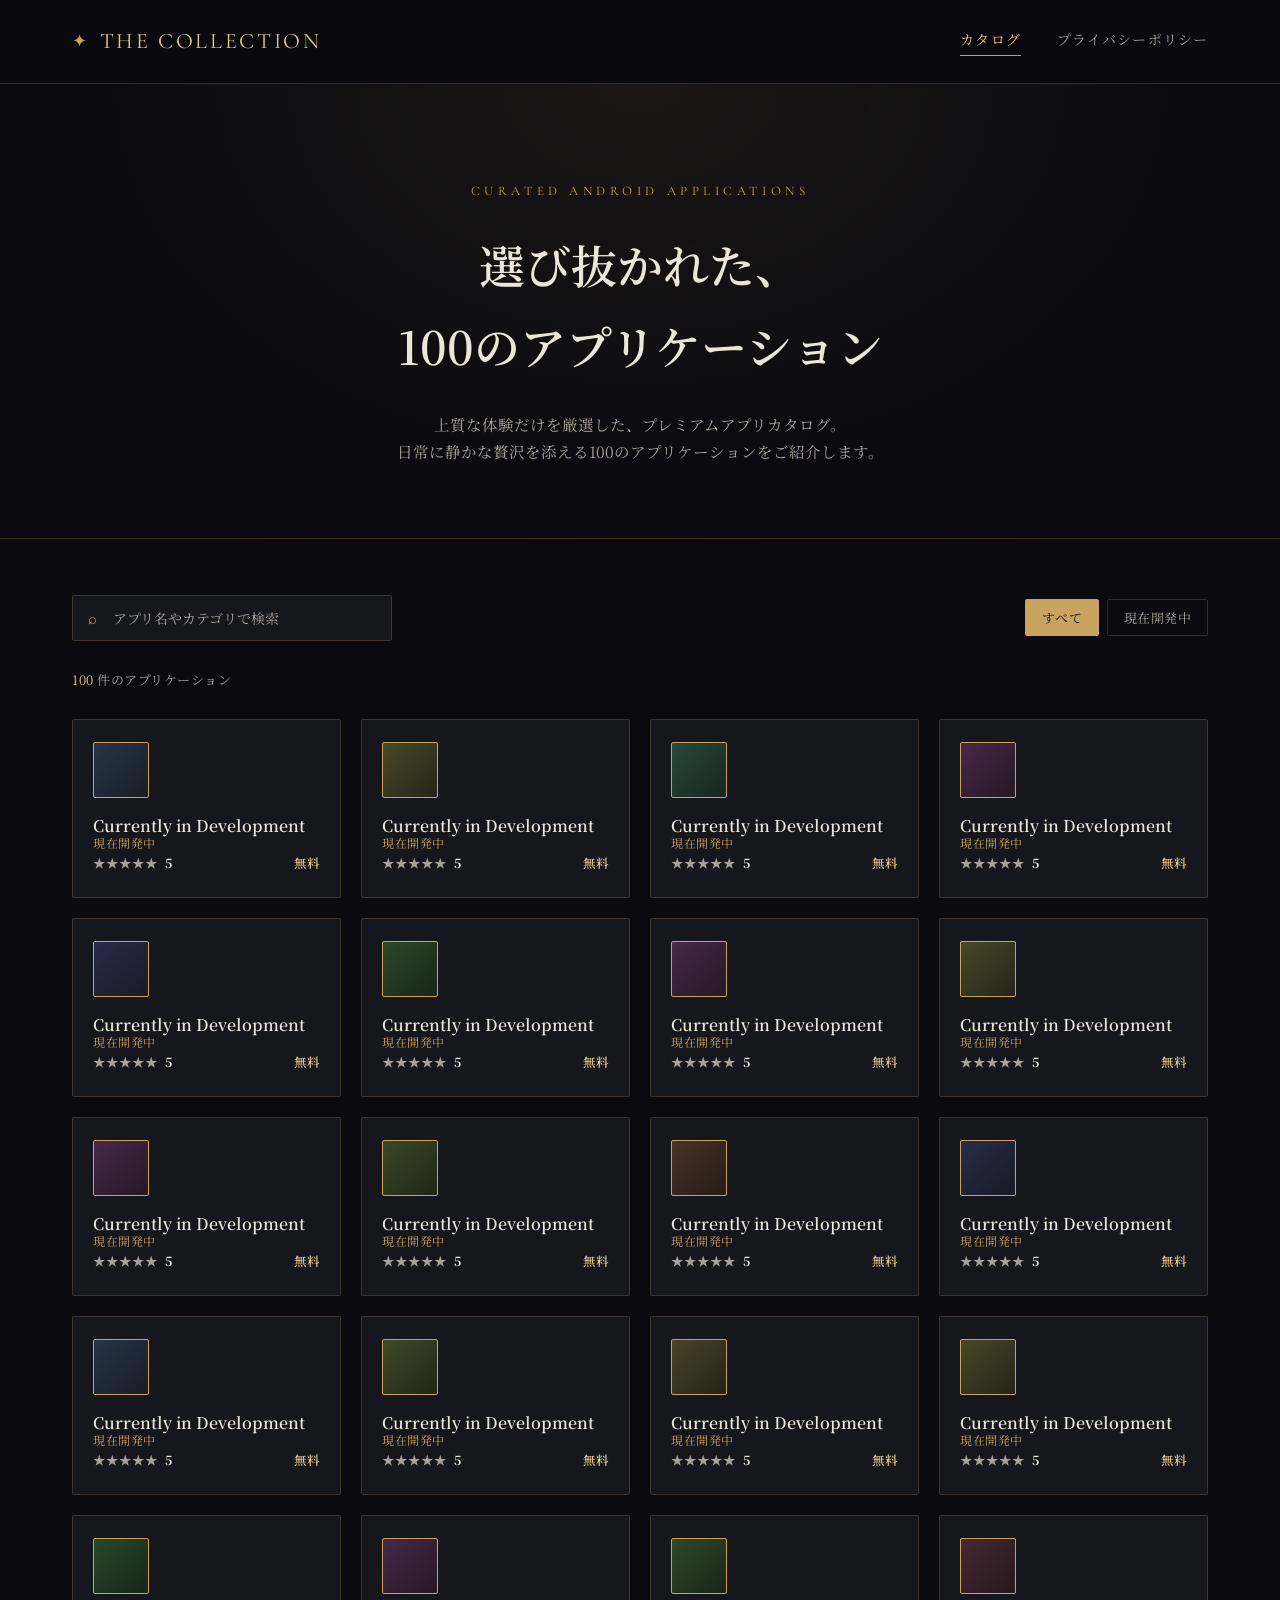
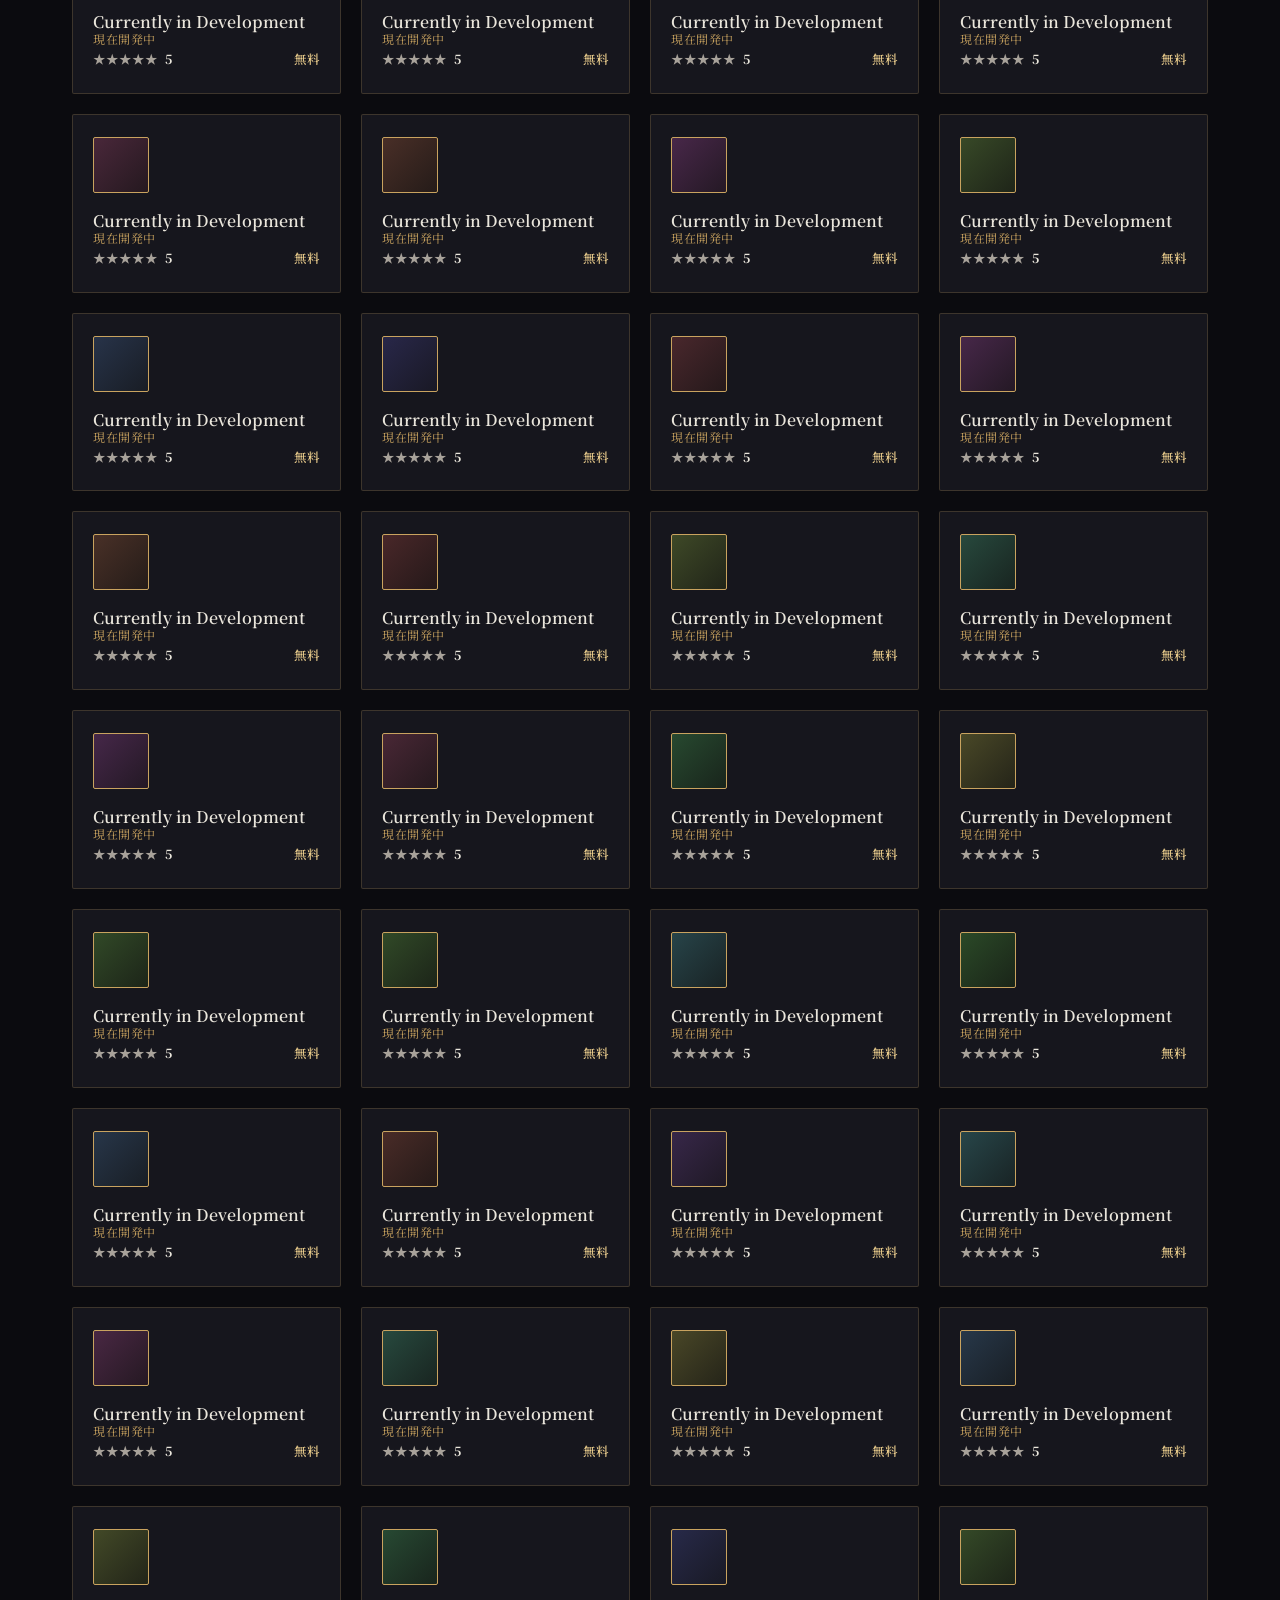
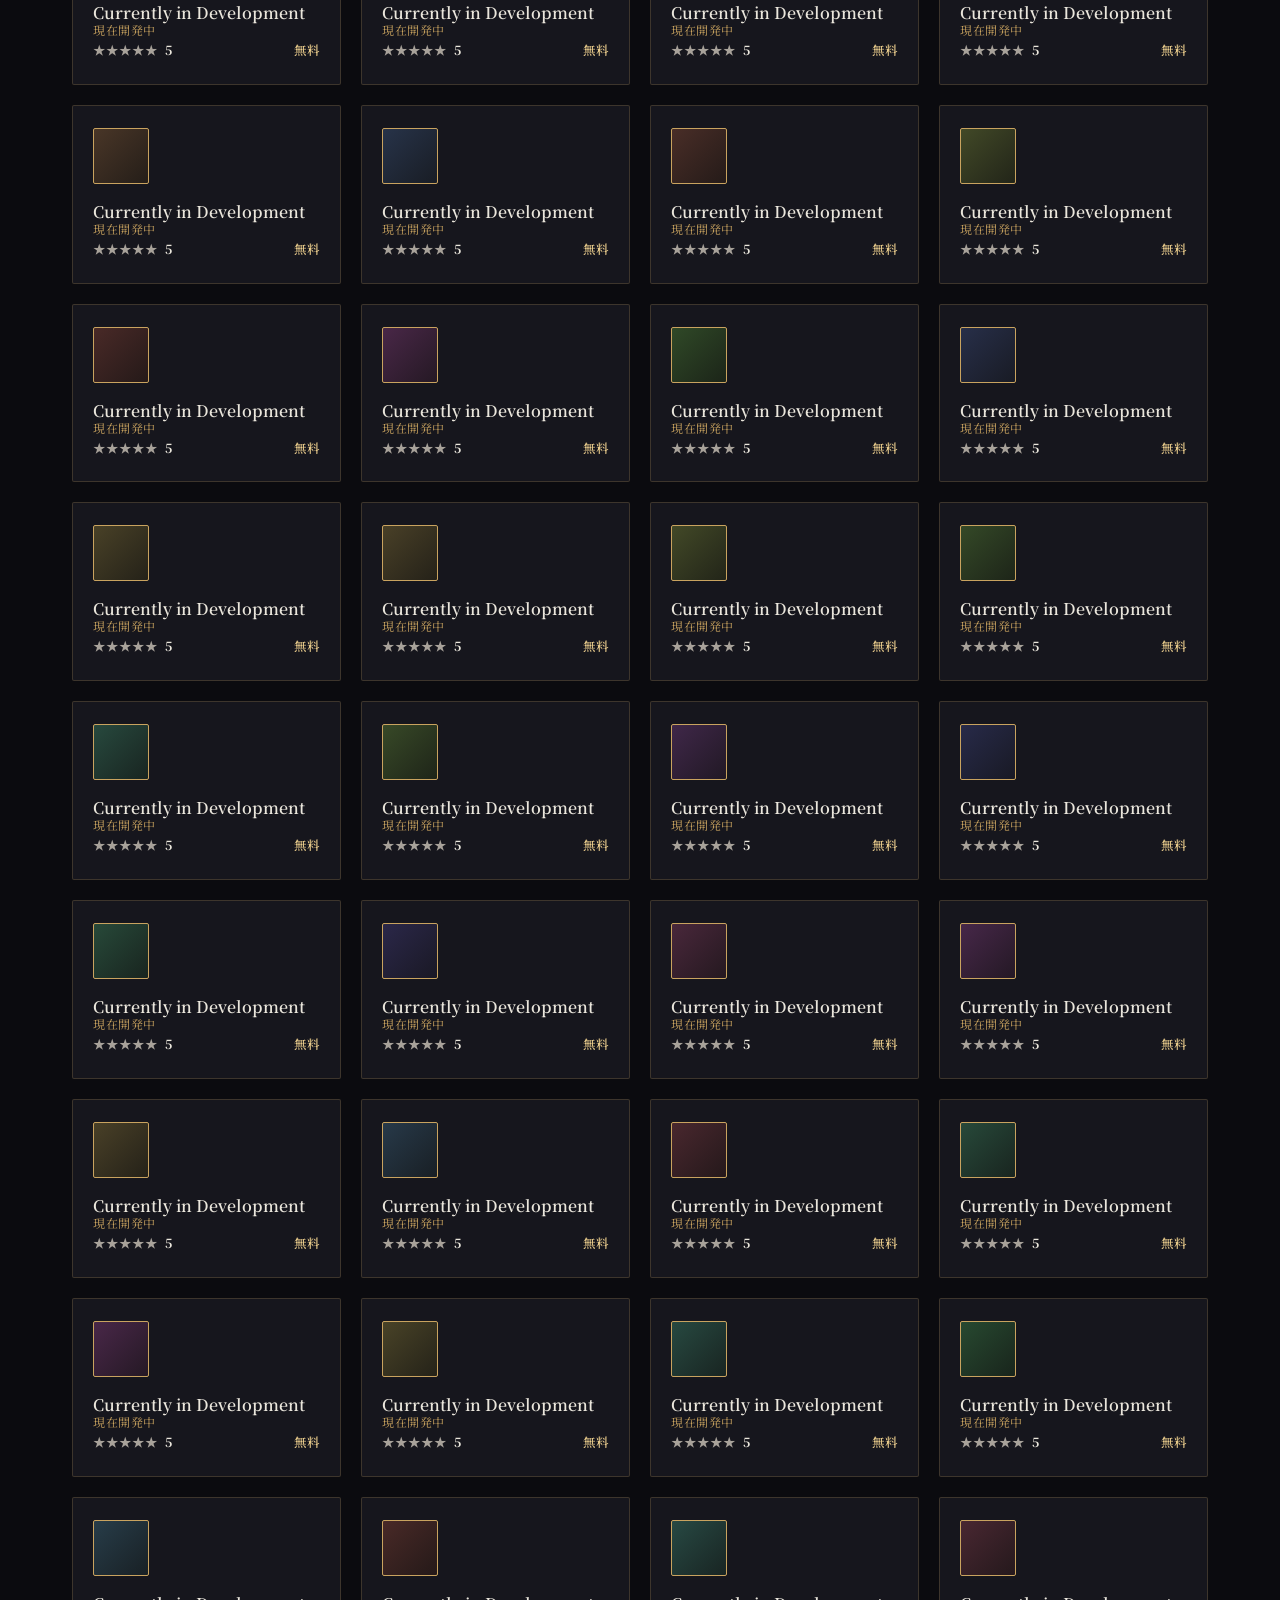
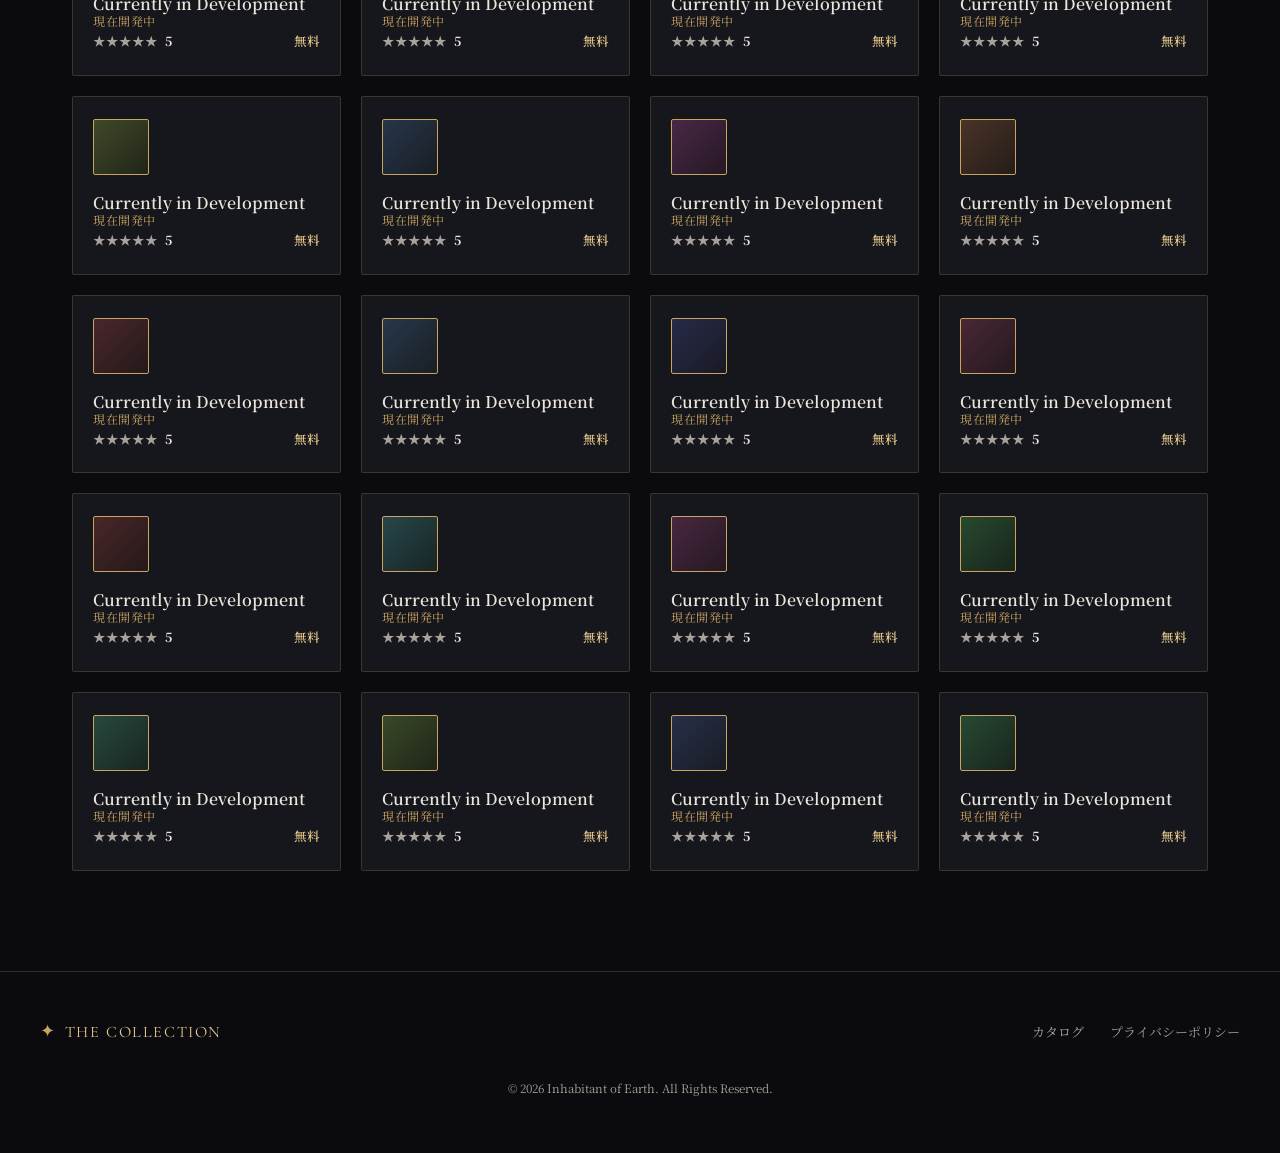
==== index.html @ 633c7c9d "初期登録用サイト" ====
<!DOCTYPE html>
<html lang="ja">
<head>
<meta charset="UTF-8">
<meta name="viewport" content="width=device-width, initial-scale=1.0">
<title>THE COLLECTION | プレミアムアプリカタログ</title>
<meta name="description" content="洗練された100のAndroidアプリを集めたプレミアムカタログ。">
<link rel="stylesheet" href="style.css">
</head>
<body>

<header class="site-header">
  <div class="header-inner">
    <a href="index.html" class="brand">
      <span class="brand-mark">✦</span>
      <span class="brand-text">THE COLLECTION</span>
    </a>
    <nav class="site-nav">
      <a href="index.html" class="is-current">カタログ</a>
      <a href="privacy.html">プライバシーポリシー</a>
    </nav>
  </div>
</header>

<section class="hero">
  <div class="hero-inner">
    <p class="hero-eyebrow">CURATED ANDROID APPLICATIONS</p>
    <h1 class="hero-title">選び抜かれた、<br>100のアプリケーション</h1>
    <p class="hero-lead">
      上質な体験だけを厳選した、プレミアムアプリカタログ。<br>
      日常に静かな贅沢を添える100のアプリケーションをご紹介します。
    </p>
  </div>
</section>

<main class="catalog">
  <div class="catalog-controls">
    <div class="search-box">
      <span class="search-icon">⌕</span>
      <input type="text" id="searchInput" placeholder="アプリ名やカテゴリで検索">
    </div>
    <div class="category-tabs" id="categoryTabs"></div>
  </div>

  <p class="result-line"><span id="resultCount">100</span> 件のアプリケーション</p>

  <div class="app-grid" id="appGrid"></div>

  <p class="no-result" id="noResult" style="display:none;">該当するアプリケーションが見つかりませんでした。</p>
</main>

<footer class="site-footer">
  <div class="footer-inner">
    <div class="footer-brand">
      <span class="brand-mark">✦</span>
      <span class="brand-text">THE COLLECTION</span>
    </div>
    <nav class="footer-nav">
      <a href="index.html">カタログ</a>
      <a href="privacy.html">プライバシーポリシー</a>
    </nav>
    <p class="footer-copy">&copy; 2026 Inhabitant of Earth. All Rights Reserved.</p>
  </div>
</footer>

<div class="modal" id="appModal">
  <div class="modal-panel">
    <button class="modal-close" id="modalClose" aria-label="閉じる">×</button>
    <div id="modalBody"></div>
  </div>
</div>

<script src="apps-data.js"></script>
<script src="app.js"></script>
</body>
</html>
---- style.css ----
@import url('https://fonts.googleapis.com/css2?family=Cormorant+Garamond:wght@400;500;600&family=Noto+Serif+JP:wght@400;500;600;700&display=swap');

:root {
  --bg: #0b0b0f;
  --bg-alt: #121218;
  --panel: #16161d;
  --gold: #c9a35f;
  --gold-bright: #e6c98a;
  --text-main: #eae6dc;
  --text-sub: #a8a29a;
  --border: rgba(201, 163, 95, 0.22);
  --shadow: rgba(0, 0, 0, 0.5);
  --radius: 2px;
}

* { box-sizing: border-box; }

html { scroll-behavior: smooth; }

body {
  margin: 0;
  background: var(--bg);
  color: var(--text-main);
  font-family: 'Noto Serif JP', 'Yu Mincho', serif;
  line-height: 1.75;
  -webkit-font-smoothing: antialiased;
}

a { color: inherit; text-decoration: none; }

/* ===== ヘッダー ===== */
.site-header {
  position: sticky;
  top: 0;
  z-index: 50;
  background: rgba(11, 11, 15, 0.86);
  backdrop-filter: blur(10px);
  border-bottom: 1px solid var(--border);
}
.header-inner {
  max-width: 1200px;
  margin: 0 auto;
  padding: 22px 32px;
  display: flex;
  align-items: center;
  justify-content: space-between;
}
.brand {
  display: flex;
  align-items: center;
  gap: 10px;
  font-family: 'Cormorant Garamond', serif;
  font-size: 22px;
  letter-spacing: 0.12em;
  color: var(--gold-bright);
}
.brand-mark { color: var(--gold); font-size: 18px; }
.site-nav { display: flex; gap: 36px; }
.site-nav a {
  font-size: 14px;
  letter-spacing: 0.08em;
  color: var(--text-sub);
  padding-bottom: 4px;
  border-bottom: 1px solid transparent;
  transition: color .25s, border-color .25s;
}
.site-nav a:hover,
.site-nav a.is-current {
  color: var(--gold-bright);
  border-color: var(--gold);
}

/* ===== ヒーロー ===== */
.hero {
  padding: 96px 32px 72px;
  text-align: center;
  background:
    radial-gradient(ellipse at 50% 0%, rgba(201,163,95,0.08), transparent 60%),
    var(--bg);
  border-bottom: 1px solid var(--border);
}
.hero-inner { max-width: 760px; margin: 0 auto; }
.hero-eyebrow {
  font-family: 'Cormorant Garamond', serif;
  letter-spacing: 0.35em;
  font-size: 13px;
  color: var(--gold);
  margin: 0 0 22px;
}
.hero-title {
  font-size: clamp(30px, 5vw, 46px);
  font-weight: 600;
  margin: 0 0 26px;
  color: var(--text-main);
}
.hero-lead {
  color: var(--text-sub);
  font-size: 15.5px;
  max-width: 520px;
  margin: 0 auto;
}

/* ===== カタログ操作エリア ===== */
.catalog { max-width: 1200px; margin: 0 auto; padding: 56px 32px 100px; }

.catalog-controls {
  display: flex;
  flex-wrap: wrap;
  gap: 20px;
  align-items: center;
  justify-content: space-between;
  margin-bottom: 28px;
}

.search-box {
  position: relative;
  flex: 0 0 320px;
  max-width: 100%;
}
.search-icon {
  position: absolute;
  left: 16px; top: 50%;
  transform: translateY(-50%);
  color: var(--gold);
  font-size: 15px;
}
.search-box input {
  width: 100%;
  padding: 12px 16px 12px 40px;
  background: var(--panel);
  border: 1px solid var(--border);
  border-radius: var(--radius);
  color: var(--text-main);
  font-family: inherit;
  font-size: 14px;
  outline: none;
  transition: border-color .2s;
}
.search-box input:focus { border-color: var(--gold); }
.search-box input::placeholder { color: var(--text-sub); }

.category-tabs {
  display: flex;
  flex-wrap: wrap;
  gap: 8px;
}
.tab {
  font-family: inherit;
  font-size: 13px;
  letter-spacing: 0.03em;
  color: var(--text-sub);
  background: transparent;
  border: 1px solid var(--border);
  border-radius: var(--radius);
  padding: 8px 16px;
  cursor: pointer;
  transition: all .2s;
}
.tab:hover { color: var(--gold-bright); border-color: var(--gold); }
.tab.is-active {
  color: #0b0b0f;
  background: var(--gold);
  border-color: var(--gold);
}

.result-line {
  color: var(--text-sub);
  font-size: 13px;
  letter-spacing: 0.04em;
  margin: 0 0 28px;
}
.result-line b, .result-line span { color: var(--gold-bright); }

/* ===== グリッド・カード ===== */
.app-grid {
  display: grid;
  grid-template-columns: repeat(auto-fill, minmax(230px, 1fr));
  gap: 20px;
}

.app-card {
  background: var(--panel);
  border: 1px solid var(--border);
  border-radius: var(--radius);
  padding: 22px 20px;
  cursor: pointer;
  transition: transform .25s, border-color .25s, box-shadow .25s;
  display: flex;
  flex-direction: column;
  gap: 14px;
}
.app-card:hover,
.app-card:focus-visible {
  transform: translateY(-4px);
  border-color: var(--gold);
  box-shadow: 0 16px 32px var(--shadow);
  outline: none;
}

.app-icon {
  width: 56px; height: 56px;
  border-radius: var(--radius);
  display: flex; align-items: center; justify-content: center;
  background: linear-gradient(135deg, hsl(calc(var(--hue) * 1deg) 30% 22%), hsl(calc(var(--hue) * 1deg) 20% 12%));
  border: 1px solid var(--gold);
  color: var(--gold-bright);
  font-family: 'Cormorant Garamond', serif;
  font-size: 24px;
  font-weight: 600;
}

.app-name {
  font-size: 16px;
  font-weight: 600;
  margin: 0;
  color: var(--text-main);
}
.app-category {
  font-size: 12px;
  color: var(--gold);
  margin: -8px 0 0;
  letter-spacing: 0.05em;
}
.app-meta {
  display: flex;
  align-items: center;
  justify-content: space-between;
  font-size: 12.5px;
  color: var(--text-sub);
  margin-top: auto;
}
.app-rating b { color: var(--text-main); margin-left: 4px; }
.app-price { color: var(--gold-bright); font-weight: 600; }

.no-result {
  text-align: center;
  color: var(--text-sub);
  padding: 60px 0;
}

/* ===== モーダル ===== */
.modal {
  position: fixed; inset: 0;
  background: rgba(6,6,8,0.78);
  backdrop-filter: blur(4px);
  display: none;
  align-items: center;
  justify-content: center;
  padding: 24px;
  z-index: 100;
}
.modal.is-open { display: flex; }
body.modal-lock { overflow: hidden; }

.modal-panel {
  position: relative;
  background: var(--bg-alt);
  border: 1px solid var(--gold);
  border-radius: var(--radius);
  max-width: 440px;
  width: 100%;
  padding: 44px 34px 34px;
  text-align: center;
  box-shadow: 0 30px 80px rgba(0,0,0,0.6);
  animation: modalIn .25s ease;
}
@keyframes modalIn {
  from { opacity: 0; transform: translateY(10px) scale(.98); }
  to { opacity: 1; transform: translateY(0) scale(1); }
}
.modal-close {
  position: absolute;
  top: 14px; right: 18px;
  background: none;
  border: none;
  color: var(--text-sub);
  font-size: 22px;
  cursor: pointer;
  line-height: 1;
}
.modal-close:hover { color: var(--gold-bright); }

.modal-icon {
  width: 76px; height: 76px;
  margin: 0 auto 20px;
  border-radius: var(--radius);
  display: flex; align-items: center; justify-content: center;
  background: linear-gradient(135deg, hsl(calc(var(--hue) * 1deg) 30% 22%), hsl(calc(var(--hue) * 1deg) 20% 12%));
  border: 1px solid var(--gold);
  color: var(--gold-bright);
  font-family: 'Cormorant Garamond', serif;
  font-size: 32px;
  font-weight: 600;
}
.modal-name { font-size: 21px; margin: 0 0 6px; }
.modal-category { font-size: 12.5px; color: var(--gold); margin: 0 0 26px; letter-spacing: .06em; }

.modal-stats {
  display: flex;
  justify-content: space-around;
  border-top: 1px solid var(--border);
  border-bottom: 1px solid var(--border);
  padding: 18px 0;
  margin-bottom: 22px;
}
.modal-stat { display: flex; flex-direction: column; gap: 6px; }
.stat-value { font-size: 13px; color: var(--text-main); }
.stat-label { font-size: 11px; color: var(--text-sub); letter-spacing: .04em; }

.modal-description {
  font-size: 14px;
  color: var(--text-sub);
  margin: 0 0 20px;
  text-align: left;
}
.modal-footer-info {
  display: flex;
  justify-content: space-between;
  font-size: 11.5px;
  color: var(--text-sub);
  border-top: 1px dashed var(--border);
  padding-top: 16px;
}

/* ===== フッター ===== */
.site-footer {
  border-top: 1px solid var(--border);
  padding: 44px 32px;
}
.footer-inner {
  max-width: 1200px;
  margin: 0 auto;
  display: flex;
  flex-wrap: wrap;
  gap: 18px;
  align-items: center;
  justify-content: space-between;
}
.footer-brand {
  display: flex; align-items: center; gap: 8px;
  font-family: 'Cormorant Garamond', serif;
  letter-spacing: 0.1em;
  color: var(--gold-bright);
  font-size: 16px;
}
.footer-nav { display: flex; gap: 26px; }
.footer-nav a { font-size: 13px; color: var(--text-sub); }
.footer-nav a:hover { color: var(--gold-bright); }
.footer-copy { font-size: 11.5px; color: var(--text-sub); width: 100%; text-align: center; margin-top: 12px; }

/* ===== プライバシーポリシー用 ===== */
.policy-main {
  max-width: 780px;
  margin: 0 auto;
  padding: 72px 32px 100px;
}
.policy-title {
  font-size: clamp(26px, 4vw, 34px);
  margin-bottom: 8px;
}
.policy-updated { color: var(--text-sub); font-size: 13px; margin-bottom: 48px; }
.policy-section { margin-bottom: 38px; }
.policy-section h2 {
  font-size: 17px;
  color: var(--gold-bright);
  border-bottom: 1px solid var(--border);
  padding-bottom: 10px;
  margin-bottom: 14px;
}
.policy-section p, .policy-section li {
  color: var(--text-sub);
  font-size: 14.5px;
  line-height: 1.9;
}
.policy-section ul { padding-left: 22px; }
.policy-section li { margin-bottom: 6px; }
.policy-section h3 {
  font-size: 15px;
  color: var(--text-main);
  margin: 18px 0 8px;
}

/* ===== レスポンシブ ===== */
@media (max-width: 640px) {
  .header-inner { padding: 16px 20px; }
  .site-nav { gap: 20px; }
  .hero { padding: 64px 20px 52px; }
  .catalog { padding: 40px 20px 72px; }
  .catalog-controls { flex-direction: column; align-items: stretch; }
  .search-box { flex: none; }
  .app-grid { grid-template-columns: repeat(auto-fill, minmax(150px, 1fr)); gap: 14px; }
  .policy-main { padding: 52px 20px 72px; }
}
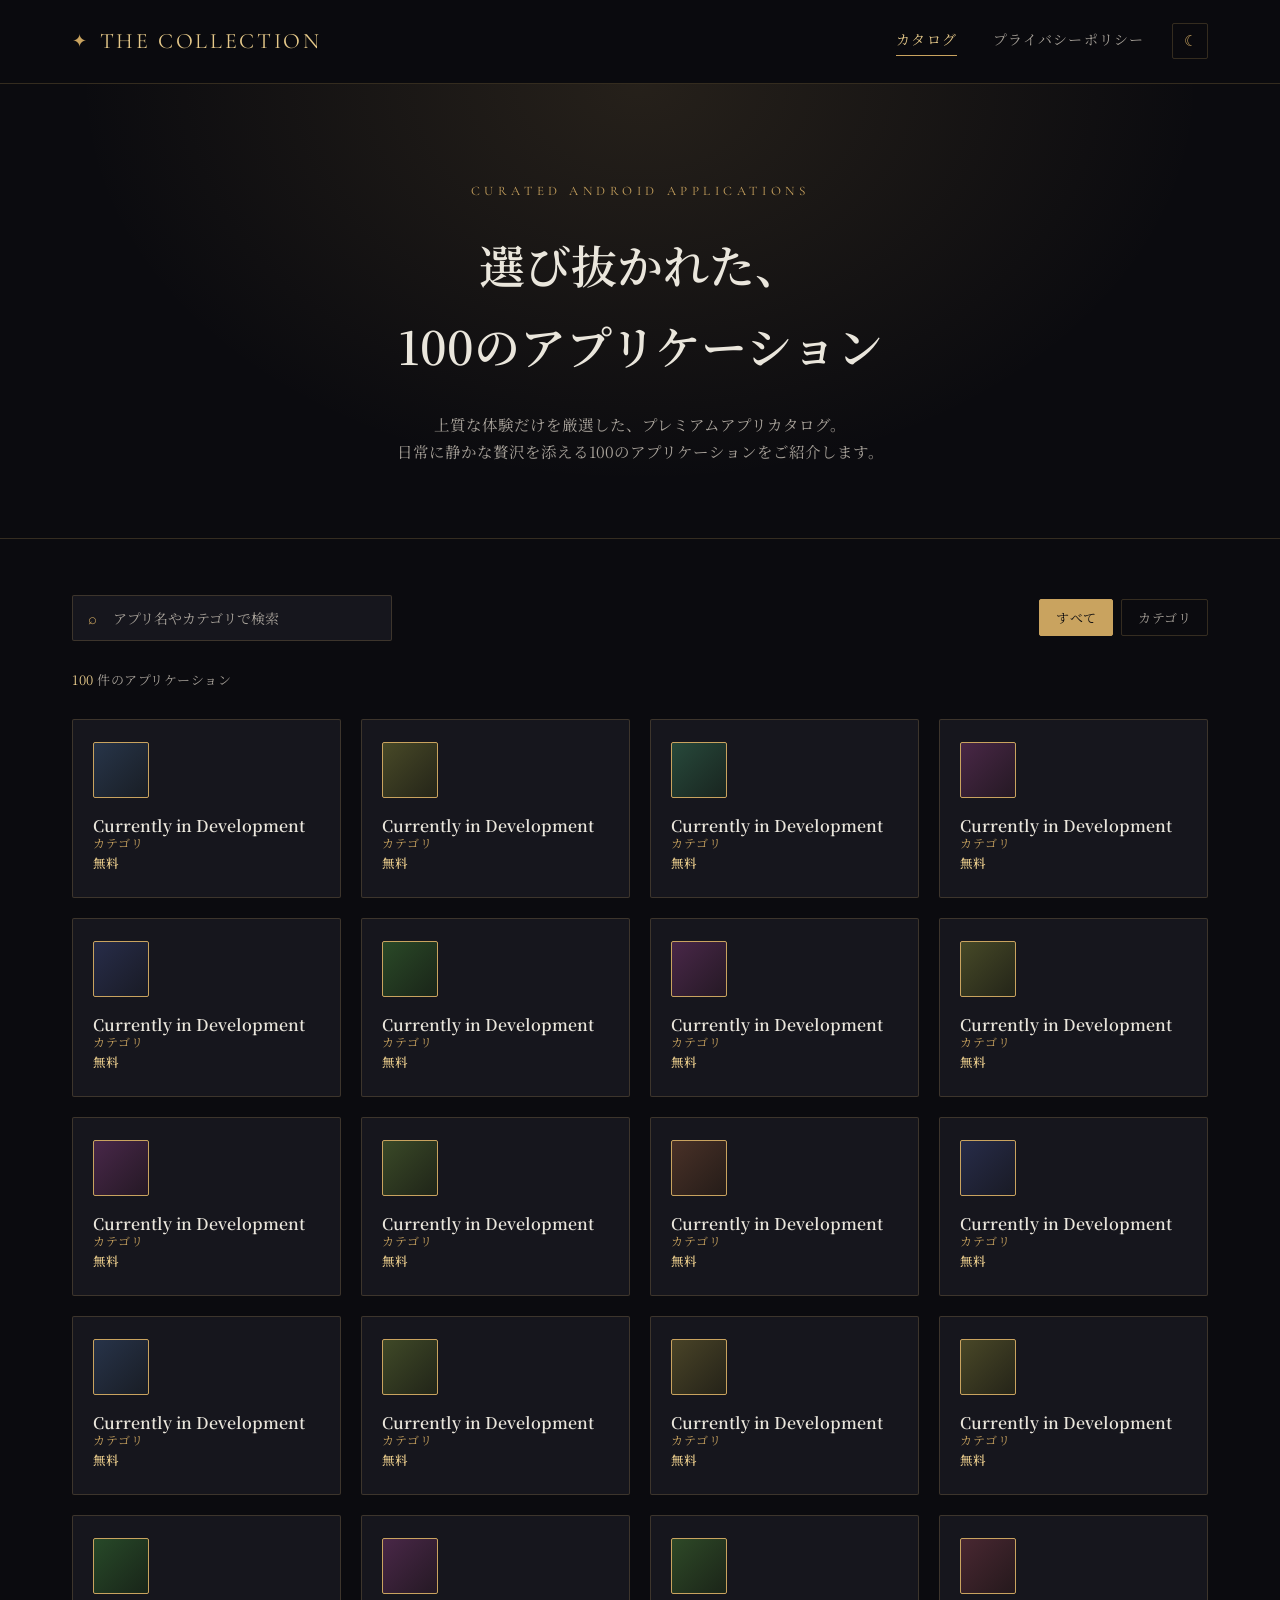
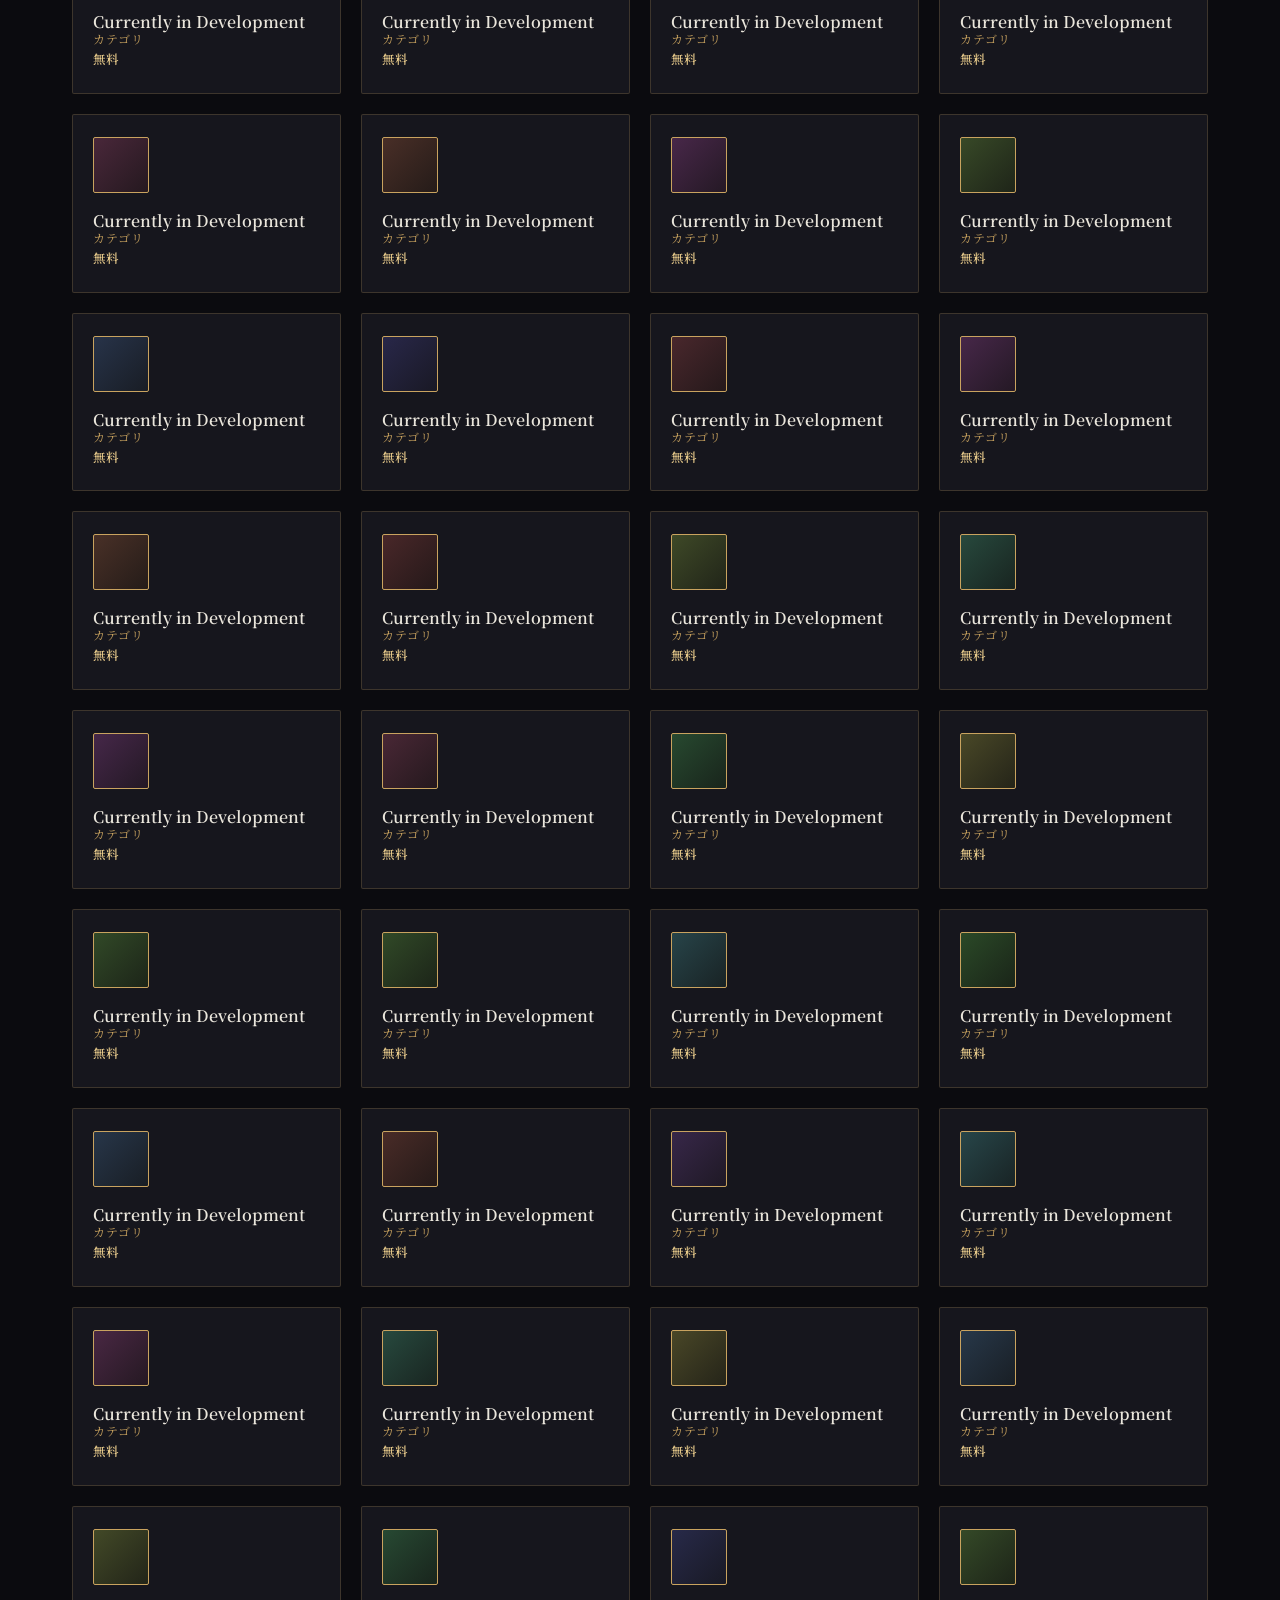
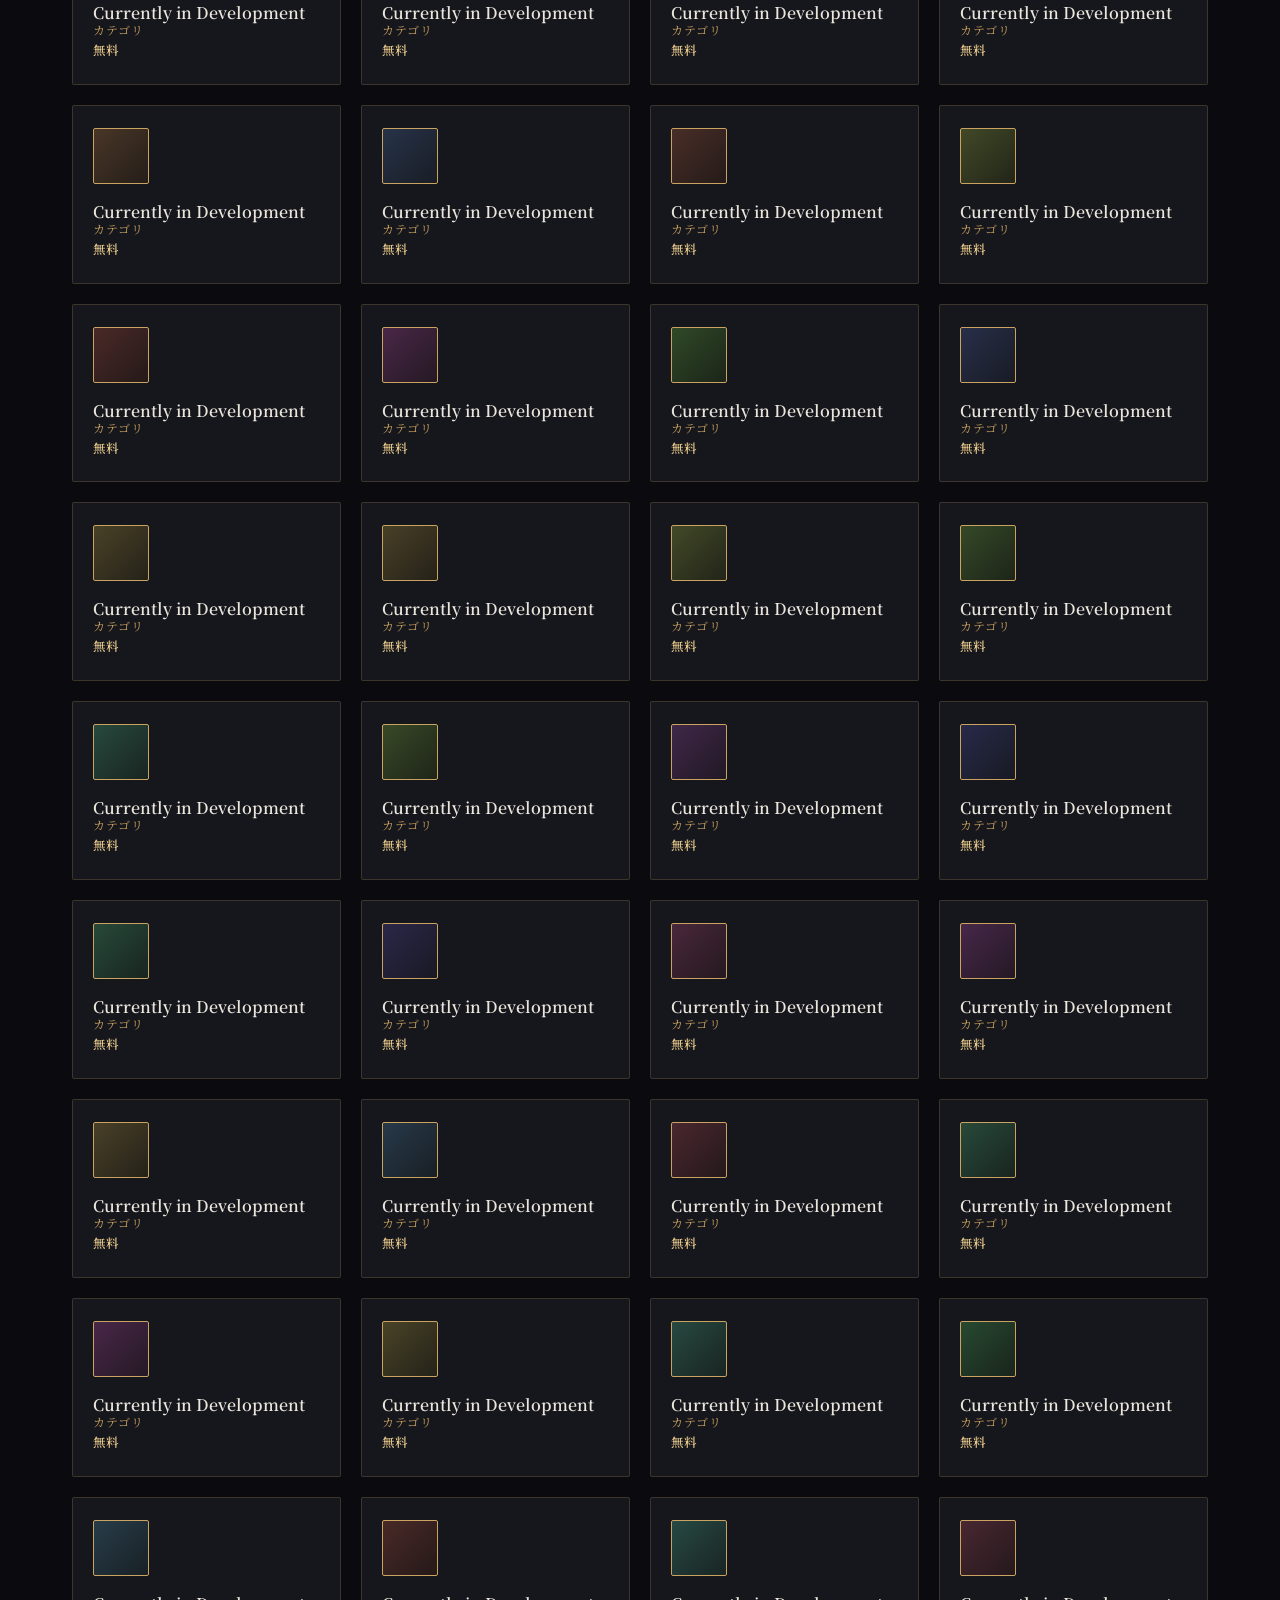
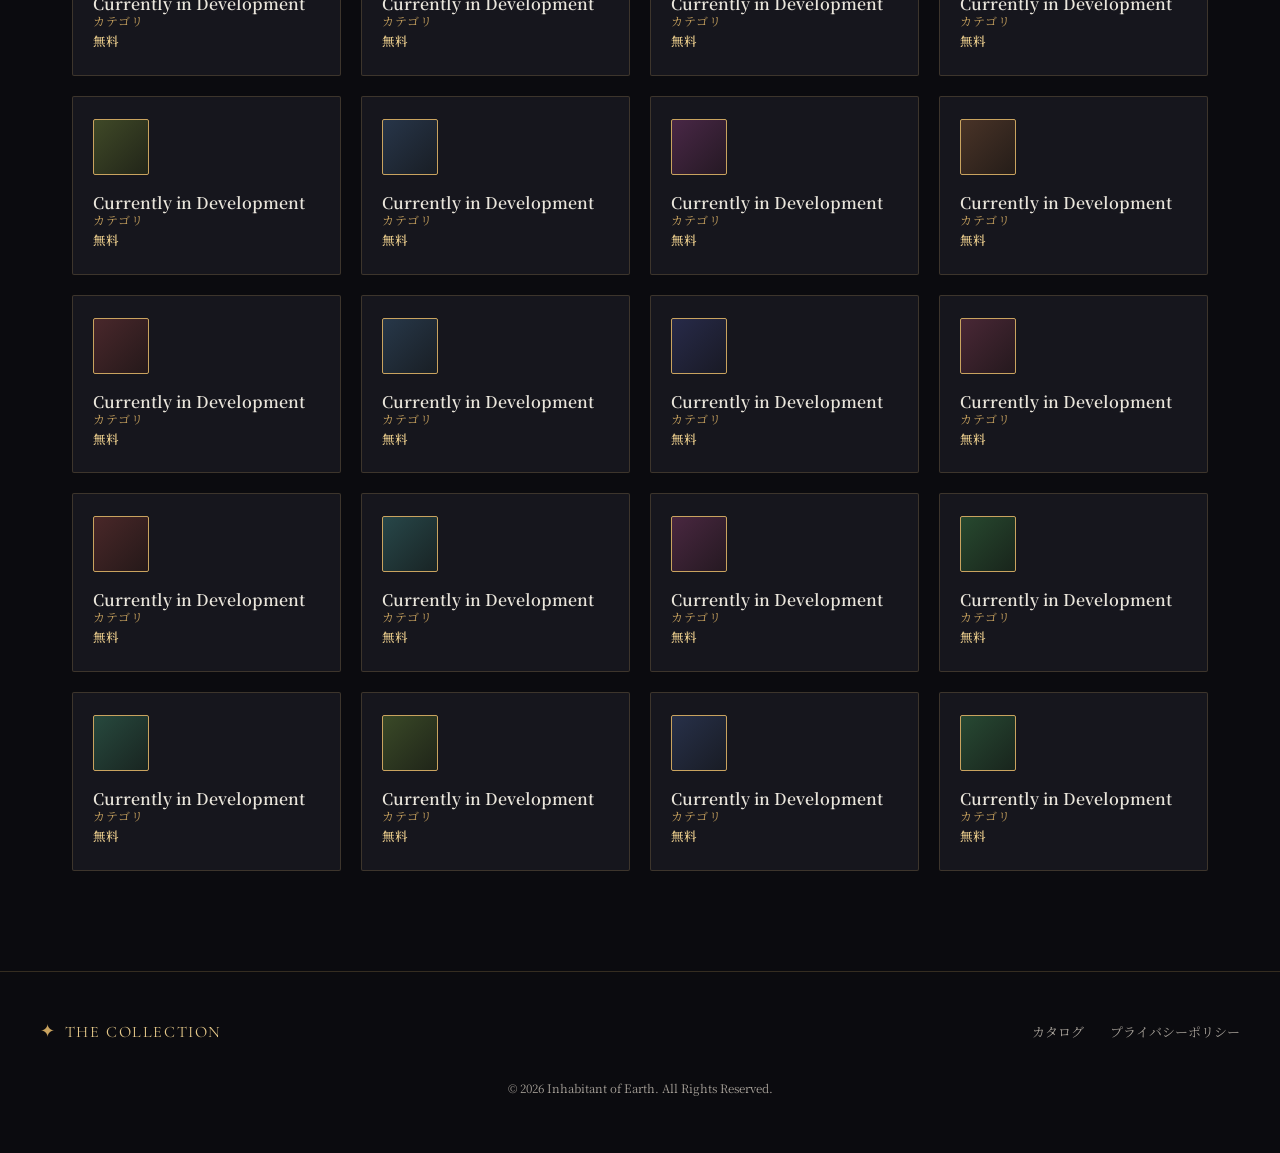
==== commit 24dd0dc6: "テーマ切替・ページトップへ戻るボタン・ヒーロー演出を追加、カテゴリ表示を仮修正 - ライト/ダークテーマ切替ボタンとヒーローのきらめき演出、カード表示アニメーションを追加 - ページ下部に「ページのト" ====
--- a/index.html
+++ b/index.html
@@ -6,6 +6,13 @@
 <title>THE COLLECTION | プレミアムアプリカタログ</title>
 <meta name="description" content="洗練された100のAndroidアプリを集めたプレミアムカタログ。">
 <link rel="stylesheet" href="style.css">
+<script>
+  (function () {
+    if (localStorage.getItem('theme') === 'light') {
+      document.documentElement.setAttribute('data-theme', 'light');
+    }
+  })();
+</script>
 </head>
 <body>
 
@@ -15,14 +22,20 @@
       <span class="brand-mark">✦</span>
       <span class="brand-text">THE COLLECTION</span>
     </a>
-    <nav class="site-nav">
-      <a href="index.html" class="is-current">カタログ</a>
-      <a href="privacy.html">プライバシーポリシー</a>
-    </nav>
+    <div class="header-right">
+      <nav class="site-nav">
+        <a href="index.html" class="is-current">カタログ</a>
+        <a href="privacy.html">プライバシーポリシー</a>
+      </nav>
+      <button class="theme-toggle" id="themeToggle" type="button" aria-label="表示テーマを切り替え">
+        <span class="theme-icon">☾</span>
+      </button>
+    </div>
   </div>
 </header>
 
 <section class="hero">
+  <div class="hero-sparkle" id="heroSparkle" aria-hidden="true"></div>
   <div class="hero-inner">
     <p class="hero-eyebrow">CURATED ANDROID APPLICATIONS</p>
     <h1 class="hero-title">選び抜かれた、<br>100のアプリケーション</h1>
@@ -32,6 +45,7 @@
     </p>
   </div>
 </section>
+
 
 <main class="catalog">
   <div class="catalog-controls">
@@ -70,7 +84,13 @@
   </div>
 </div>
 
+<button class="back-to-top" id="backToTop" type="button" aria-label="ページのトップへ戻る">
+  <span class="back-to-top-arrow" aria-hidden="true">↑</span>
+  <span class="back-to-top-label">ページのトップ</span>
+</button>
+
 <script src="apps-data.js"></script>
 <script src="app.js"></script>
+<script src="site.js"></script>
 </body>
 </html>
--- a/style.css
+++ b/style.css
@@ -13,6 +13,22 @@
   --radius: 2px;
 }
 
+:root[data-theme="light"] {
+  --bg: #f7f5f0;
+  --bg-alt: #ffffff;
+  --panel: #ffffff;
+  --gold: #a9813f;
+  --gold-bright: #8a6a2f;
+  --text-main: #241f18;
+  --text-sub: #6b6459;
+  --border: rgba(169, 129, 63, 0.28);
+  --shadow: rgba(60, 50, 30, 0.12);
+}
+
+:root[data-theme="light"] .site-header {
+  background: rgba(247, 245, 240, 0.86);
+}
+
 * { box-sizing: border-box; }
 
 html { scroll-behavior: smooth; }
@@ -55,6 +71,7 @@
   color: var(--gold-bright);
 }
 .brand-mark { color: var(--gold); font-size: 18px; }
+.header-right { display: flex; align-items: center; gap: 28px; }
 .site-nav { display: flex; gap: 36px; }
 .site-nav a {
   font-size: 14px;
@@ -70,16 +87,70 @@
   border-color: var(--gold);
 }
 
+.theme-toggle {
+  flex: 0 0 auto;
+  width: 36px;
+  height: 36px;
+  display: flex;
+  align-items: center;
+  justify-content: center;
+  background: transparent;
+  border: 1px solid var(--border);
+  border-radius: var(--radius);
+  color: var(--gold);
+  font-size: 15px;
+  cursor: pointer;
+  transition: border-color .2s, color .2s, transform .2s;
+}
+.theme-toggle:hover { border-color: var(--gold); color: var(--gold-bright); }
+.theme-toggle:active { transform: scale(.92); }
+
 /* ===== ヒーロー ===== */
 .hero {
+  position: relative;
+  overflow: hidden;
   padding: 96px 32px 72px;
   text-align: center;
-  background:
-    radial-gradient(ellipse at 50% 0%, rgba(201,163,95,0.08), transparent 60%),
-    var(--bg);
+  background: var(--bg);
   border-bottom: 1px solid var(--border);
 }
-.hero-inner { max-width: 760px; margin: 0 auto; }
+.hero::before {
+  content: '';
+  position: absolute;
+  inset: 0;
+  background: radial-gradient(ellipse at 50% 0%, rgba(201,163,95,0.14), transparent 62%);
+  animation: heroBreathe 8s ease-in-out infinite;
+  z-index: 0;
+}
+.hero-inner { position: relative; z-index: 2; max-width: 760px; margin: 0 auto; }
+
+@keyframes heroBreathe {
+  0%, 100% { opacity: .7; }
+  50% { opacity: 1; }
+}
+
+.hero-sparkle {
+  position: absolute;
+  inset: 0;
+  z-index: 1;
+  pointer-events: none;
+}
+.spark {
+  position: absolute;
+  border-radius: 50%;
+  background: var(--gold-bright);
+  box-shadow: 0 0 7px 2px rgba(230, 201, 138, 0.7);
+  opacity: 0;
+  animation-name: sparkTwinkle;
+  animation-timing-function: ease-in-out;
+  animation-iteration-count: infinite;
+}
+
+@keyframes sparkTwinkle {
+  0%, 100% { opacity: 0; transform: scale(.5); }
+  50% { opacity: .85; transform: scale(1); }
+}
+
 .hero-eyebrow {
   font-family: 'Cormorant Garamond', serif;
   letter-spacing: 0.35em;
@@ -196,6 +267,15 @@
   box-shadow: 0 16px 32px var(--shadow);
   outline: none;
 }
+.app-card.reveal-init {
+  opacity: 0;
+  transform: translateY(36px);
+  transition: opacity .7s cubic-bezier(.2,.7,.3,1), transform .7s cubic-bezier(.2,.7,.3,1);
+}
+.app-card.reveal-init.is-visible {
+  opacity: 1;
+  transform: translateY(0);
+}
 
 .app-icon {
   width: 56px; height: 56px;
@@ -297,7 +377,7 @@
 
 .modal-stats {
   display: flex;
-  justify-content: space-around;
+  justify-content: center;
   border-top: 1px solid var(--border);
   border-bottom: 1px solid var(--border);
   padding: 18px 0;
@@ -309,9 +389,10 @@
 
 .modal-description {
   font-size: 14px;
-  color: var(--text-sub);
+  font-weight: 600;
+  color: var(--text-main);
   margin: 0 0 20px;
-  text-align: left;
+  text-align: center;
 }
 .modal-footer-info {
   display: flex;
@@ -321,6 +402,21 @@
   border-top: 1px dashed var(--border);
   padding-top: 16px;
 }
+.modal-cta {
+  display: inline-block;
+  margin: 0 auto;
+  padding: 12px 30px;
+  background: var(--gold-bright);
+  color: var(--bg);
+  font-size: 13.5px;
+  font-weight: 600;
+  letter-spacing: .02em;
+  border: none;
+  border-radius: var(--radius);
+  text-decoration: none;
+  cursor: pointer;
+}
+.modal-cta:hover { background: var(--gold); }
 
 /* ===== フッター ===== */
 .site-footer {
@@ -379,6 +475,45 @@
   color: var(--text-main);
   margin: 18px 0 8px;
 }
+
+/* ===== ページトップへ戻る ===== */
+.back-to-top {
+  position: fixed;
+  right: 28px;
+  bottom: 28px;
+  z-index: 60;
+  display: flex;
+  flex-direction: column;
+  align-items: center;
+  gap: 4px;
+  padding: 12px 16px;
+  background: var(--panel);
+  border: 1px solid var(--border);
+  border-radius: var(--radius);
+  color: var(--gold);
+  font-family: inherit;
+  font-size: 11px;
+  letter-spacing: 0.04em;
+  line-height: 1.4;
+  cursor: pointer;
+  box-shadow: 0 10px 24px var(--shadow);
+  opacity: 0;
+  transform: translateY(10px);
+  pointer-events: none;
+  transition: opacity .3s, transform .3s, border-color .2s, color .2s;
+}
+.back-to-top.is-visible {
+  opacity: 1;
+  transform: translateY(0);
+  pointer-events: auto;
+}
+.back-to-top:hover,
+.back-to-top:focus-visible {
+  border-color: var(--gold);
+  color: var(--gold-bright);
+  outline: none;
+}
+.back-to-top-arrow { font-size: 15px; }
 
 /* ===== レスポンシブ ===== */
 @media (max-width: 640px) {
@@ -390,4 +525,15 @@
   .search-box { flex: none; }
   .app-grid { grid-template-columns: repeat(auto-fill, minmax(150px, 1fr)); gap: 14px; }
   .policy-main { padding: 52px 20px 72px; }
-}
+  .back-to-top { right: 16px; bottom: 16px; padding: 10px 12px; }
+}
+
+@media (prefers-reduced-motion: reduce) {
+  .hero::before { animation: none; opacity: .85; }
+  .spark { display: none; }
+  .app-card.reveal-init {
+    transition: none;
+    opacity: 1;
+    transform: none;
+  }
+}
